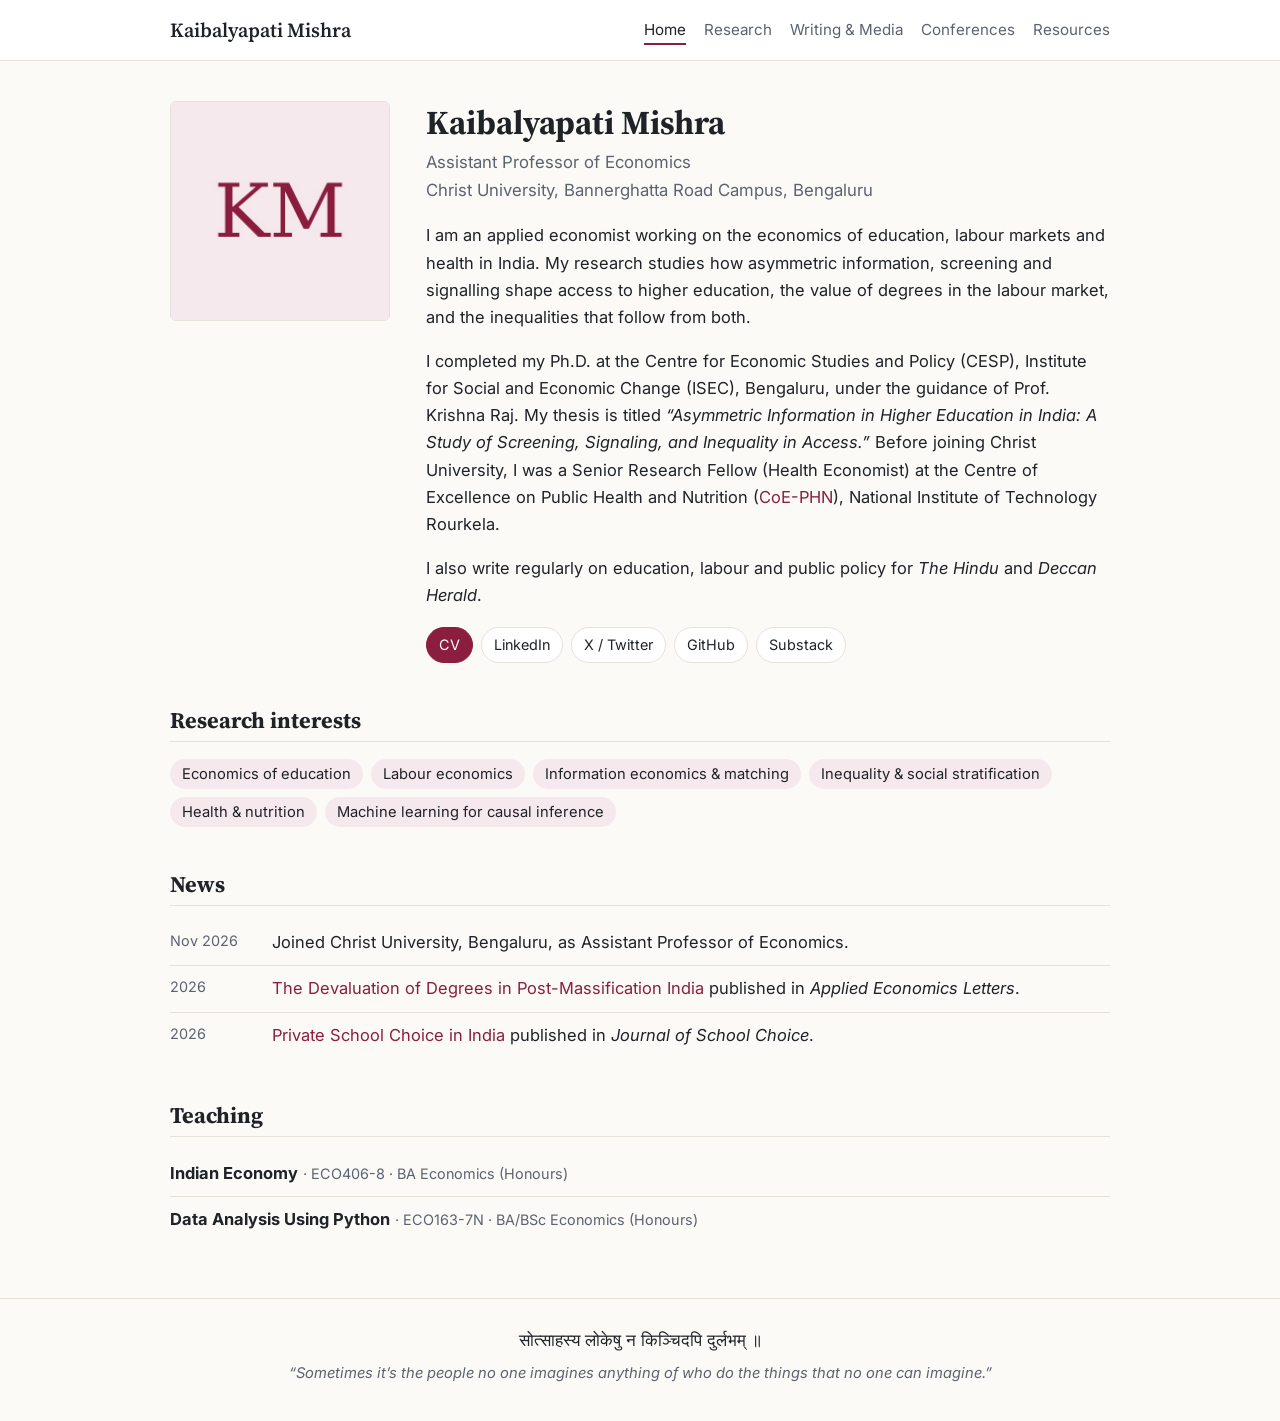
==== index.html @ f9605ee4 "Add files via upload" ====
<!doctype html>
<html lang="en">
<head>
<meta charset="utf-8">
<meta name="viewport" content="width=device-width, initial-scale=1">
<title>Kaibalyapati Mishra</title>
<meta name="description" content="Kaibalyapati Mishra, Assistant Professor of Economics at Christ University, Bengaluru. Research on higher education, labour markets, inequality and health in India.">
<meta property="og:title" content="Kaibalyapati Mishra">
<meta property="og:type" content="website">
<link rel="preconnect" href="https://fonts.googleapis.com">
<link href="https://fonts.googleapis.com/css2?family=Inter:wght@400;600&family=Source+Serif+4:wght@400;600&display=swap" rel="stylesheet">
<link rel="stylesheet" href="assets/style.css">
</head>
<body>
<header class="site-header">
  <nav class="nav">
    <a class="brand" href="index.html">Kaibalyapati Mishra</a>
    <ul>
      <li><a class="active" href="index.html">Home</a></li>
      <li><a href="research.html">Research</a></li>
      <li><a href="writing.html">Writing &amp; Media</a></li>
      <li><a href="conferences.html">Conferences</a></li>
      <li><a href="resources.html">Resources</a></li>
    </ul>
  </nav>
</header>

<main>
  <section class="hero">
    <img src="assets/photo.jpg" alt="Portrait of Kaibalyapati Mishra">
    <div>
      <h1>Kaibalyapati Mishra</h1>
      <p class="role">Assistant Professor of Economics<br>Christ University, Bannerghatta Road Campus, Bengaluru</p>
      <p>I am an applied economist working on the economics of education, labour markets and health in India. My research studies how asymmetric information, screening and signalling shape access to higher education, the value of degrees in the labour market, and the inequalities that follow from both.</p>
      <p>I completed my Ph.D. at the Centre for Economic Studies and Policy (CESP), Institute for Social and Economic Change (ISEC), Bengaluru, under the guidance of Prof. Krishna Raj. My thesis is titled <em>“Asymmetric Information in Higher Education in India: A Study of Screening, Signaling, and Inequality in Access.”</em> Before joining Christ University, I was a Senior Research Fellow (Health Economist) at the Centre of Excellence on Public Health and Nutrition (<a href="https://www.nitrkl.ac.in/Academic/CEPH/">CoE-PHN</a>), National Institute of Technology Rourkela.</p>
      <p>I also write regularly on education, labour and public policy for <em>The Hindu</em> and <em>Deccan Herald</em>.</p>
      <ul class="links">
        <li><a class="primary" href="https://drive.google.com/file/d/1uXjI1Cv7D4rfDfc7b0A8PQrJXr_XO5Pw/view?usp=sharing">CV</a></li>
        <li><a href="https://www.linkedin.com/in/kaibalyapati-mishra-6693a3144/">LinkedIn</a></li>
        <li><a href="https://twitter.com/KaibalyapatiMi2">X / Twitter</a></li>
        <li><a href="https://github.com/Kpmishra1998">GitHub</a></li>
        <li><a href="https://substack.com/@kaibalyapatimishra146151">Substack</a></li>
      </ul>
    </div>
  </section>

  <h2>Research interests</h2>
  <ul class="tags">
    <li>Economics of education</li>
    <li>Labour economics</li>
    <li>Information economics &amp; matching</li>
    <li>Inequality &amp; social stratification</li>
    <li>Health &amp; nutrition</li>
    <li>Machine learning for causal inference</li>
  </ul>

  <h2>News</h2>
  <ul class="plain news">
    <li><span class="date">Nov 2026</span><span>Joined Christ University, Bengaluru, as Assistant Professor of Economics.</span></li>
    <li><span class="date">2026</span><span><a href="https://doi.org/10.1080/13504851.2026.2712575">The Devaluation of Degrees in Post-Massification India</a> published in <em>Applied Economics Letters</em>.</span></li>
    <li><span class="date">2026</span><span><a href="https://www.tandfonline.com/eprint/3BTAAGYCNPXPQIVIQZNM/full?target=10.1080/15582159.2026.2664288">Private School Choice in India</a> published in <em>Journal of School Choice</em>.</span></li>
  </ul>

  <h2>Teaching</h2>
  <ul class="plain">
    <li><strong>Indian Economy</strong> <span class="meta">· ECO406-8 · BA Economics (Honours)</span></li>
    <li><strong>Data Analysis Using Python</strong> <span class="meta">· ECO163-7N · BA/BSc Economics (Honours)</span></li>
  </ul>
</main>

<footer>
  <div class="sanskrit">सोत्साहस्य लोकेषु न किञ्चिदपि दुर्लभम् ॥</div>
  <em><a href="https://www.amyreesanderson.com/blog/sometimes-its-the-people-no-one-imagines-anything-of-who-do-the-things-that-no-one-can-imagine/">“Sometimes it’s the people no one imagines anything of who do the things that no one can imagine.”</a></em>
</footer>
</body>
</html>
---- assets/style.css ----
:root {
  --bg: #fbfaf7;
  --surface: #ffffff;
  --text: #1f2328;
  --muted: #5c6370;
  --accent: #8b1e3f;
  --accent-soft: #f6e9ed;
  --rule: #e6e2da;
  --serif: "Source Serif 4", Georgia, "Times New Roman", serif;
  --sans: "Inter", Arial, Helvetica, sans-serif;
}
@media (prefers-color-scheme: dark) {
  :root {
    --bg: #15171a;
    --surface: #1c1f23;
    --text: #e7e5e0;
    --muted: #a3a8b0;
    --accent: #e0849f;
    --accent-soft: #2b1f24;
    --rule: #2e3237;
  }
}
* { box-sizing: border-box; }
html { scroll-behavior: smooth; }
body {
  margin: 0;
  background: var(--bg);
  color: var(--text);
  font-family: var(--sans);
  font-size: 16.5px;
  line-height: 1.65;
}
a { color: var(--accent); text-decoration: none; }
a:hover { text-decoration: underline; }

/* Header */
.site-header {
  border-bottom: 1px solid var(--rule);
  background: var(--surface);
  position: sticky; top: 0; z-index: 10;
}
.nav {
  max-width: 980px; margin: 0 auto; padding: 0 20px;
  display: flex; align-items: center; justify-content: space-between;
  min-height: 60px; gap: 16px; flex-wrap: wrap;
}
.brand { font-family: var(--serif); font-size: 1.25rem; font-weight: 600; color: var(--text); }
.brand:hover { text-decoration: none; }
.nav ul { list-style: none; display: flex; flex-wrap: wrap; gap: 4px 18px; margin: 0; padding: 8px 0; }
.nav ul a { color: var(--muted); font-size: 0.95rem; padding: 4px 0; border-bottom: 2px solid transparent; }
.nav ul a:hover { color: var(--text); text-decoration: none; }
.nav ul a.active { color: var(--text); border-bottom-color: var(--accent); }

/* Layout */
main { max-width: 980px; margin: 0 auto; padding: 40px 20px 56px; }
h1, h2, h3 { font-family: var(--serif); line-height: 1.25; }
h1 { font-size: 2.1rem; margin: 0 0 6px; }
h2 {
  font-size: 1.4rem; margin: 44px 0 14px; padding-bottom: 6px;
  border-bottom: 1px solid var(--rule);
}
h3 { font-size: 1.1rem; margin: 26px 0 8px; color: var(--muted); font-family: var(--sans); font-weight: 600; letter-spacing: 0.02em; }
.page-title { margin-bottom: 8px; }
.lede { color: var(--muted); margin-top: 0; }

/* Hero */
.hero { display: grid; grid-template-columns: 220px 1fr; gap: 36px; align-items: start; }
.hero img {
  width: 220px; height: 220px; object-fit: cover; border-radius: 6px;
  border: 1px solid var(--rule); background: var(--accent-soft);
}
.role { font-size: 1.05rem; color: var(--muted); margin: 0 0 18px; }
.links { display: flex; flex-wrap: wrap; gap: 8px; margin: 18px 0 0; padding: 0; list-style: none; }
.links a {
  display: inline-block; padding: 5px 12px; border: 1px solid var(--rule);
  border-radius: 999px; font-size: 0.9rem; color: var(--text); background: var(--surface);
}
.links a:hover { border-color: var(--accent); color: var(--accent); text-decoration: none; }
.links a.primary { background: var(--accent); border-color: var(--accent); color: #fff; }
@media (prefers-color-scheme: dark) { .links a.primary { color: #15171a; } }

/* Lists */
.pubs { padding-left: 1.3em; margin: 0; }
.pubs li { margin-bottom: 14px; }
.pubs .title { font-weight: 600; }
.venue { font-style: italic; }
.status {
  display: inline-block; font-size: 0.78rem; padding: 1px 8px; border-radius: 4px;
  background: var(--accent-soft); color: var(--accent); margin-left: 4px; max-width: 100%;
}
.coauth { color: var(--muted); }
details { margin-top: 6px; }
details summary { cursor: pointer; color: var(--muted); font-size: 0.9rem; }
details p { font-size: 0.95rem; color: var(--muted); margin: 8px 0 0; }
.plain { list-style: none; padding: 0; margin: 0; }
.plain li { padding: 9px 0; border-bottom: 1px solid var(--rule); }
.plain li:last-child { border-bottom: 0; }
.meta { color: var(--muted); font-size: 0.9rem; }
.tags { display: flex; flex-wrap: wrap; gap: 8px; list-style: none; padding: 0; }
.tags li { background: var(--accent-soft); color: var(--text); padding: 3px 12px; border-radius: 999px; font-size: 0.92rem; }
.news li { display: grid; grid-template-columns: 90px 1fr; gap: 12px; }
.news .date { color: var(--muted); font-size: 0.9rem; }
.video { position: relative; padding-top: 56.25%; margin-top: 10px; }
.video iframe { position: absolute; inset: 0; width: 100%; height: 100%; border: 0; border-radius: 6px; }

/* Footer */
footer {
  border-top: 1px solid var(--rule); text-align: center; padding: 28px 20px 36px;
  color: var(--muted); font-size: 0.92rem;
}
footer .sanskrit { font-size: 1.05rem; color: var(--text); margin-bottom: 6px; }
footer em a { color: var(--muted); }

@media (max-width: 720px) {
  .hero { grid-template-columns: 1fr; gap: 20px; }
  .hero img { width: 160px; height: 160px; }
  h1 { font-size: 1.75rem; }
  .news li { grid-template-columns: 1fr; gap: 0; }
}
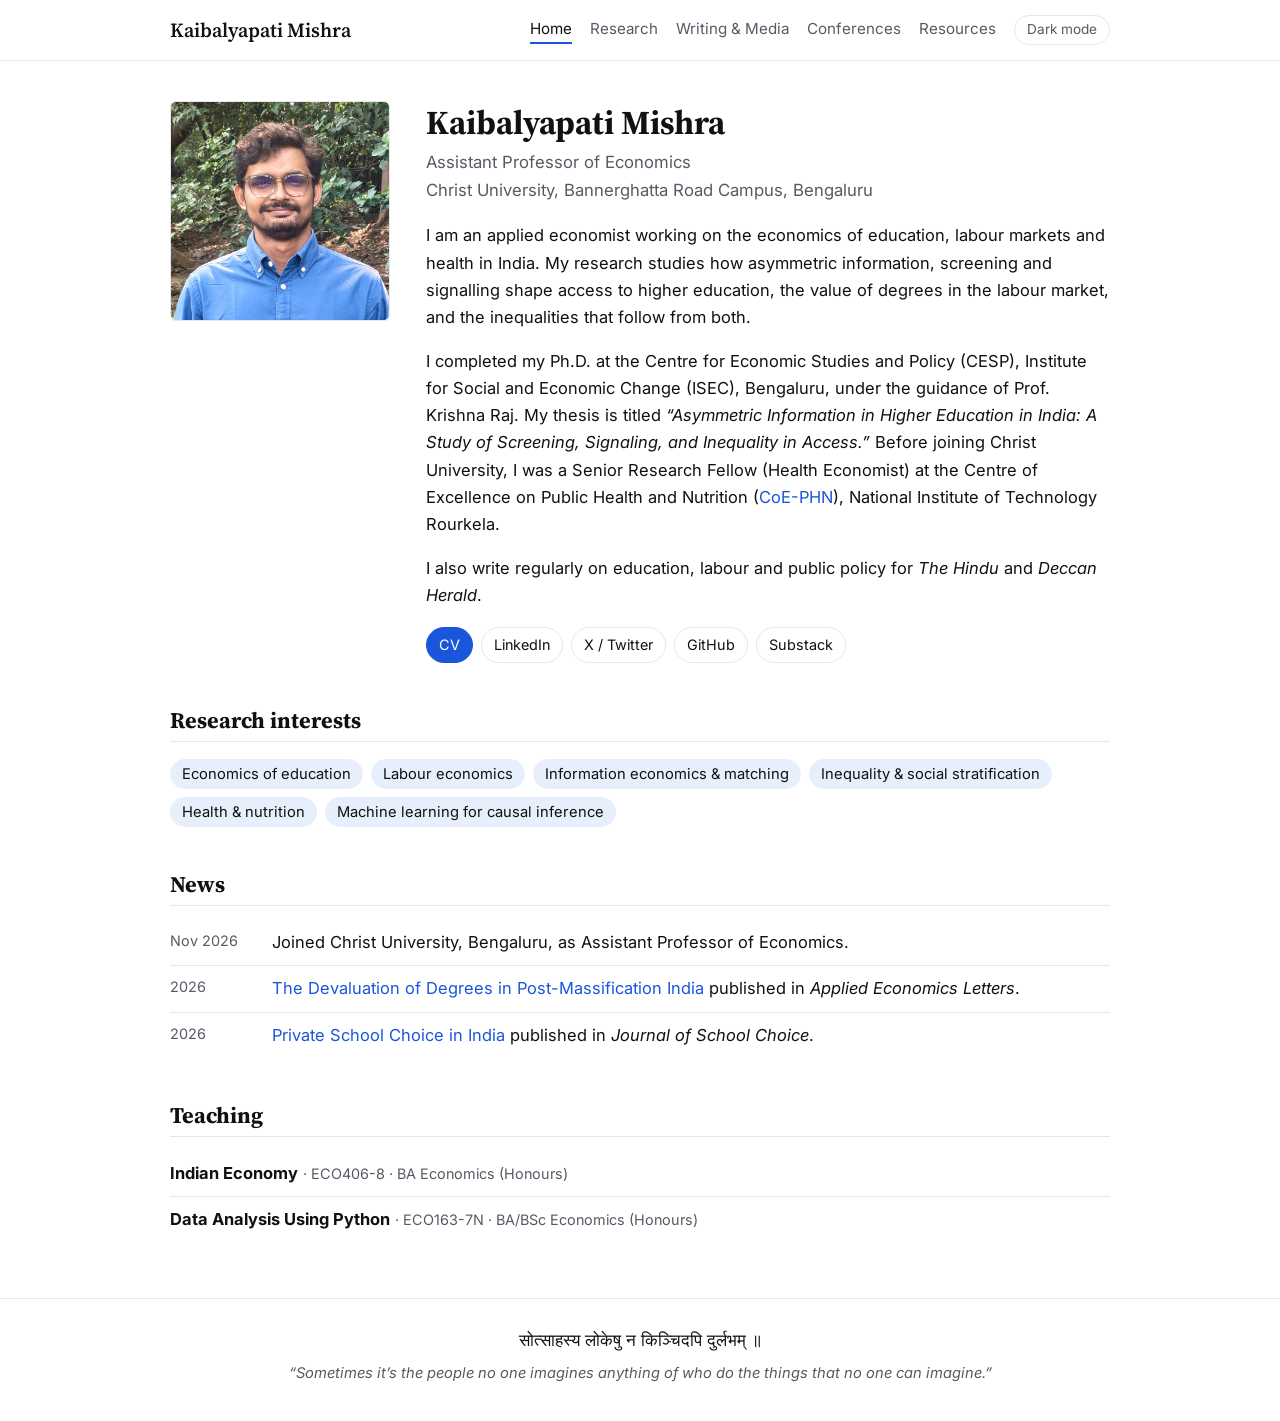
==== commit 3bc0038d: "White theme with blue accent and dark-mode toggle Co-Authored-By: Claude Opus 5.5 <noreply@anthropic" ====
--- a/index.html
+++ b/index.html
@@ -10,6 +10,8 @@
 <link rel="preconnect" href="https://fonts.googleapis.com">
 <link href="https://fonts.googleapis.com/css2?family=Inter:wght@400;600&family=Source+Serif+4:wght@400;600&display=swap" rel="stylesheet">
 <link rel="stylesheet" href="assets/style.css">
+<script>try{if(localStorage.getItem("theme")==="dark")document.documentElement.setAttribute("data-theme","dark");}catch(e){}</script>
+
 </head>
 <body>
 <header class="site-header">
@@ -21,6 +23,7 @@
       <li><a href="writing.html">Writing &amp; Media</a></li>
       <li><a href="conferences.html">Conferences</a></li>
       <li><a href="resources.html">Resources</a></li>
+      <li><button class="theme-toggle" type="button" onclick="toggleTheme()" aria-label="Switch colour theme">Dark mode</button></li>
     </ul>
   </nav>
 </header>
@@ -72,5 +75,10 @@
   <div class="sanskrit">सोत्साहस्य लोकेषु न किञ्चिदपि दुर्लभम् ॥</div>
   <em><a href="https://www.amyreesanderson.com/blog/sometimes-its-the-people-no-one-imagines-anything-of-who-do-the-things-that-no-one-can-imagine/">“Sometimes it’s the people no one imagines anything of who do the things that no one can imagine.”</a></em>
 </footer>
+<script>
+function setLabel(){var b=document.querySelector('.theme-toggle');if(b)b.textContent=document.documentElement.getAttribute('data-theme')==='dark'?'Light mode':'Dark mode';}
+function toggleTheme(){var d=document.documentElement.getAttribute('data-theme')==='dark';if(d)document.documentElement.removeAttribute('data-theme');else document.documentElement.setAttribute('data-theme','dark');try{localStorage.setItem('theme',d?'light':'dark');}catch(e){}setLabel();}
+setLabel();
+</script>
 </body>
 </html>
--- a/assets/style.css
+++ b/assets/style.css
@@ -1,24 +1,22 @@
 :root {
-  --bg: #fbfaf7;
+  --bg: #ffffff;
   --surface: #ffffff;
-  --text: #1f2328;
-  --muted: #5c6370;
-  --accent: #8b1e3f;
-  --accent-soft: #f6e9ed;
-  --rule: #e6e2da;
+  --text: #111111;
+  --muted: #555b65;
+  --accent: #1a56db;
+  --accent-soft: #e8effc;
+  --rule: #e5e7eb;
   --serif: "Source Serif 4", Georgia, "Times New Roman", serif;
   --sans: "Inter", Arial, Helvetica, sans-serif;
 }
-@media (prefers-color-scheme: dark) {
-  :root {
-    --bg: #15171a;
-    --surface: #1c1f23;
-    --text: #e7e5e0;
-    --muted: #a3a8b0;
-    --accent: #e0849f;
-    --accent-soft: #2b1f24;
-    --rule: #2e3237;
-  }
+:root[data-theme="dark"] {
+  --bg: #15171a;
+  --surface: #1c1f23;
+  --text: #e7e5e0;
+  --muted: #a3a8b0;
+  --accent: #7aa7ff;
+  --accent-soft: #1d2638;
+  --rule: #2e3237;
 }
 * { box-sizing: border-box; }
 html { scroll-behavior: smooth; }
@@ -77,7 +75,7 @@
 }
 .links a:hover { border-color: var(--accent); color: var(--accent); text-decoration: none; }
 .links a.primary { background: var(--accent); border-color: var(--accent); color: #fff; }
-@media (prefers-color-scheme: dark) { .links a.primary { color: #15171a; } }
+:root[data-theme="dark"] .links a.primary { color: #15171a; }
 
 /* Lists */
 .pubs { padding-left: 1.3em; margin: 0; }
@@ -117,3 +115,11 @@
   h1 { font-size: 1.75rem; }
   .news li { grid-template-columns: 1fr; gap: 0; }
 }
+
+/* Theme toggle */
+.theme-toggle {
+  background: none; border: 1px solid var(--rule); border-radius: 999px;
+  color: var(--muted); cursor: pointer; font: inherit; font-size: 0.85rem;
+  padding: 3px 12px; line-height: 1.6;
+}
+.theme-toggle:hover { color: var(--text); border-color: var(--accent); }
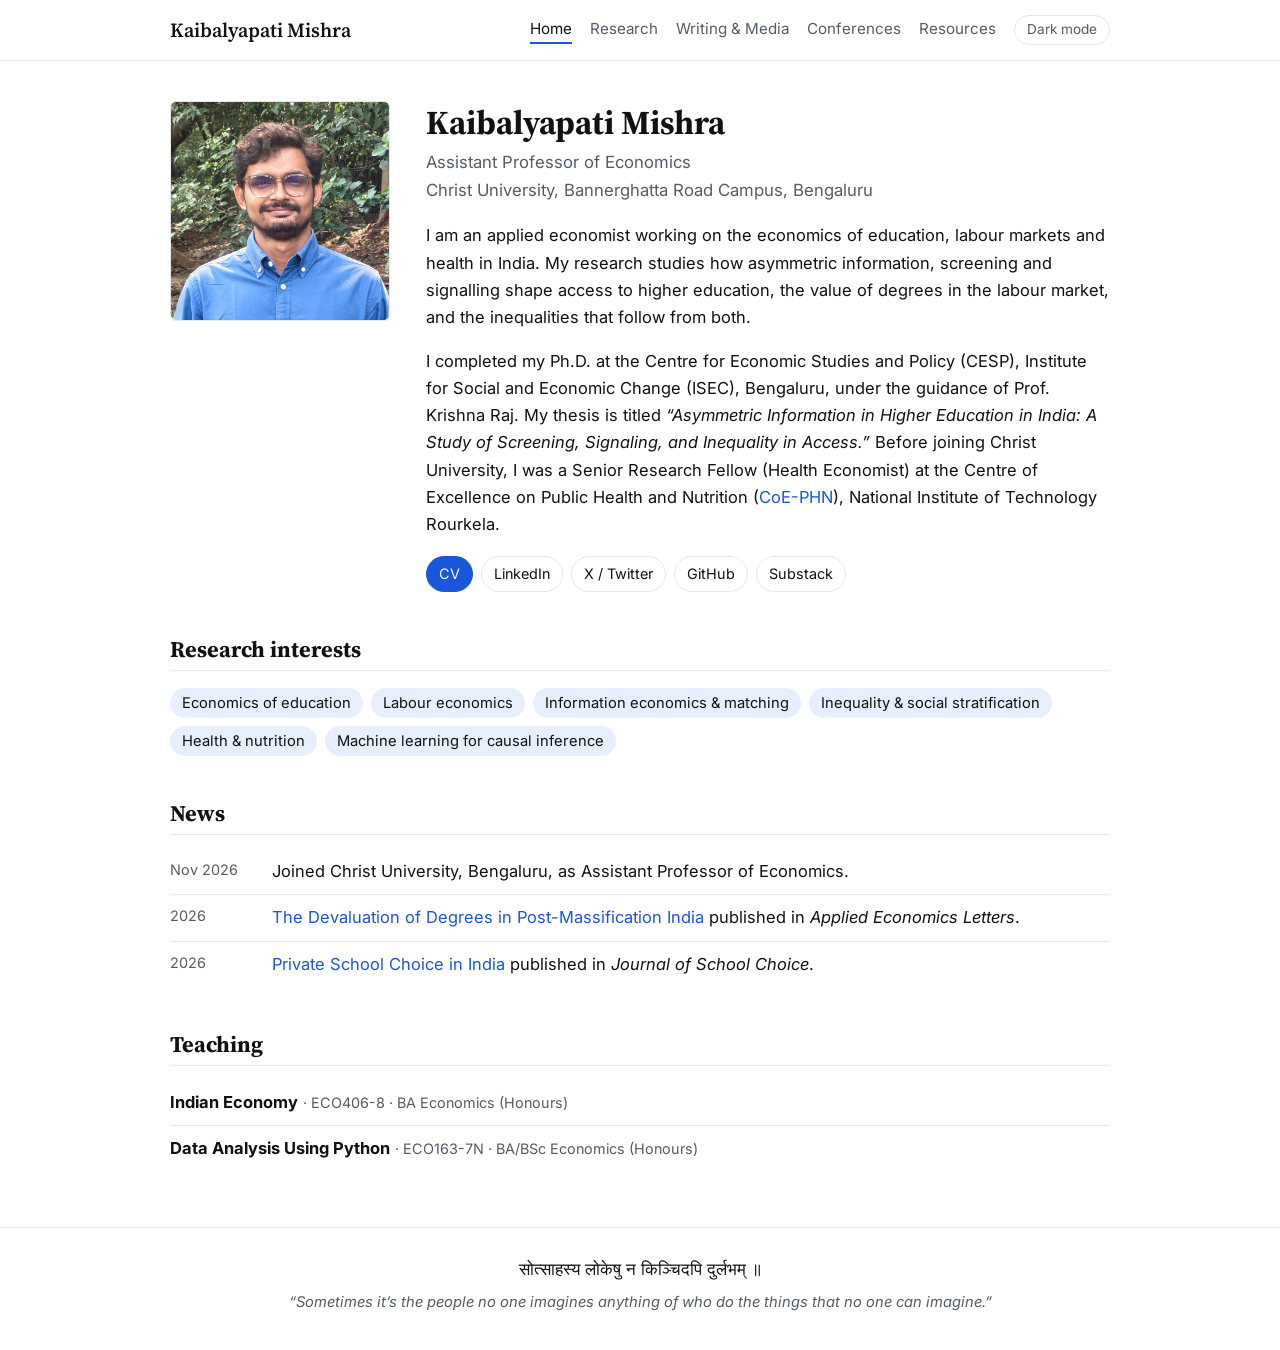
==== commit 234d6fdd: "Remove op-ed line from home bio Co-Authored-By: Claude Opus 5.5 <noreply@anthropic.com> Claude-Sessi" ====
--- a/index.html
+++ b/index.html
@@ -36,7 +36,6 @@
       <p class="role">Assistant Professor of Economics<br>Christ University, Bannerghatta Road Campus, Bengaluru</p>
       <p>I am an applied economist working on the economics of education, labour markets and health in India. My research studies how asymmetric information, screening and signalling shape access to higher education, the value of degrees in the labour market, and the inequalities that follow from both.</p>
       <p>I completed my Ph.D. at the Centre for Economic Studies and Policy (CESP), Institute for Social and Economic Change (ISEC), Bengaluru, under the guidance of Prof. Krishna Raj. My thesis is titled <em>“Asymmetric Information in Higher Education in India: A Study of Screening, Signaling, and Inequality in Access.”</em> Before joining Christ University, I was a Senior Research Fellow (Health Economist) at the Centre of Excellence on Public Health and Nutrition (<a href="https://www.nitrkl.ac.in/Academic/CEPH/">CoE-PHN</a>), National Institute of Technology Rourkela.</p>
-      <p>I also write regularly on education, labour and public policy for <em>The Hindu</em> and <em>Deccan Herald</em>.</p>
       <ul class="links">
         <li><a class="primary" href="https://drive.google.com/file/d/1uXjI1Cv7D4rfDfc7b0A8PQrJXr_XO5Pw/view?usp=sharing">CV</a></li>
         <li><a href="https://www.linkedin.com/in/kaibalyapati-mishra-6693a3144/">LinkedIn</a></li>
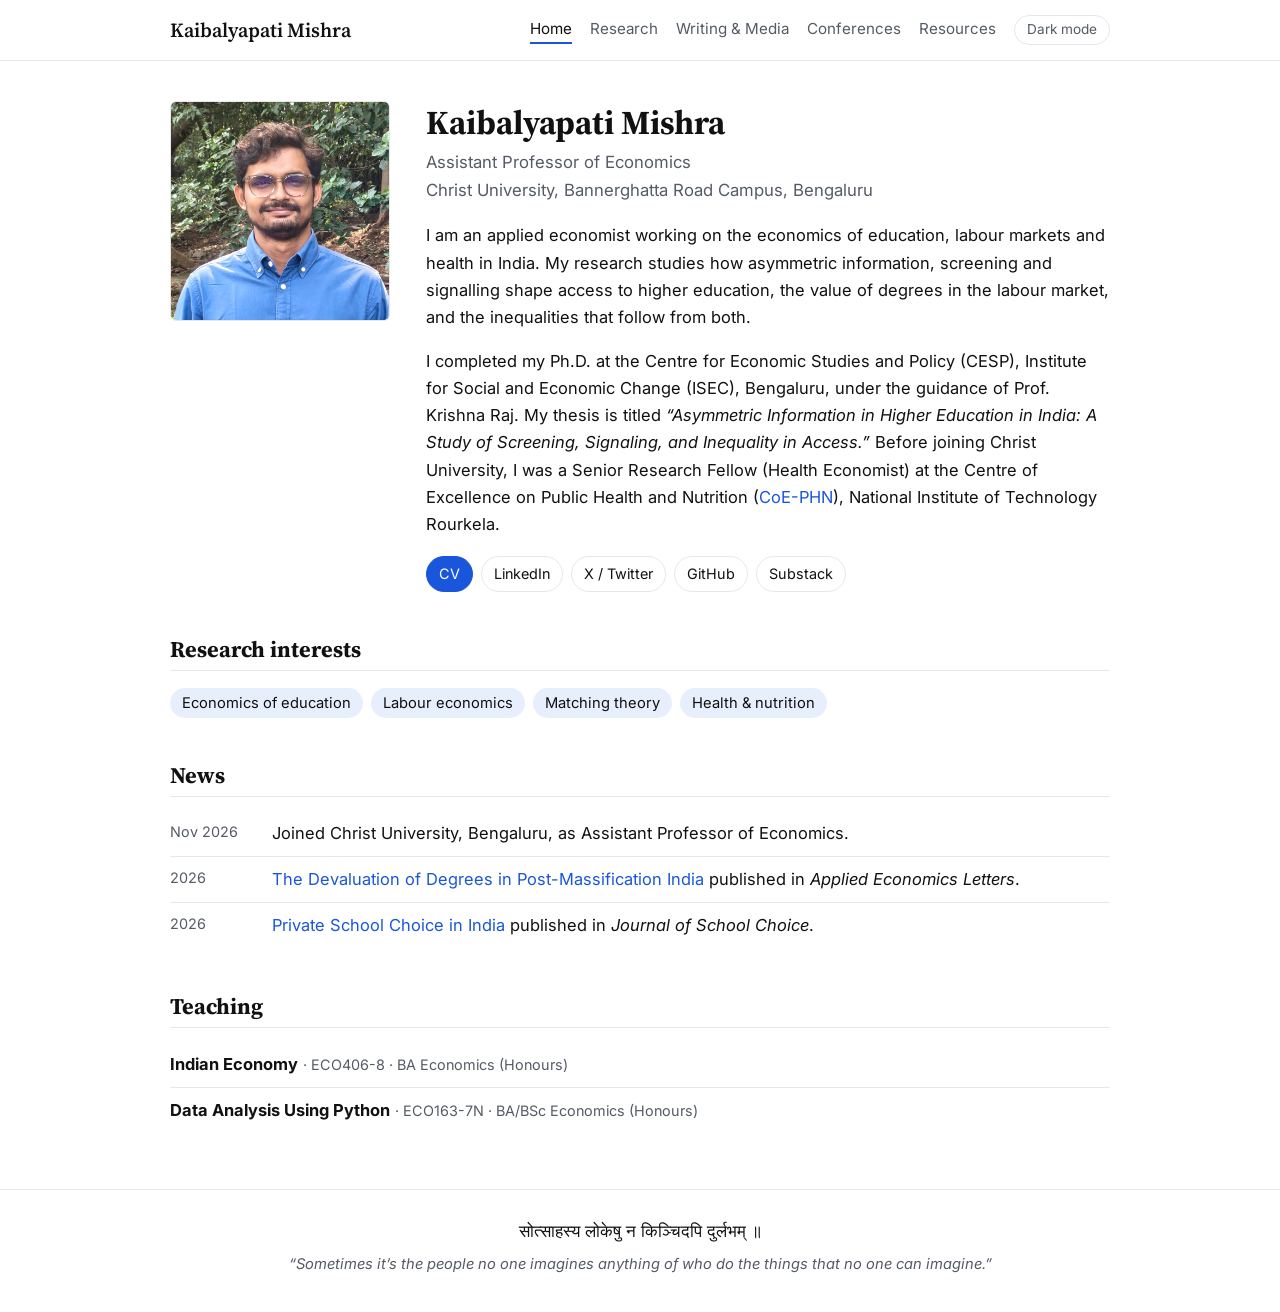
==== commit 761da301: "Trim research interests Co-Authored-By: Claude Opus 5.5 <noreply@anthropic.com> Claude-Session: http" ====
--- a/index.html
+++ b/index.html
@@ -38,8 +38,8 @@
       <p>I completed my Ph.D. at the Centre for Economic Studies and Policy (CESP), Institute for Social and Economic Change (ISEC), Bengaluru, under the guidance of Prof. Krishna Raj. My thesis is titled <em>“Asymmetric Information in Higher Education in India: A Study of Screening, Signaling, and Inequality in Access.”</em> Before joining Christ University, I was a Senior Research Fellow (Health Economist) at the Centre of Excellence on Public Health and Nutrition (<a href="https://www.nitrkl.ac.in/Academic/CEPH/">CoE-PHN</a>), National Institute of Technology Rourkela.</p>
       <ul class="links">
         <li><a class="primary" href="https://drive.google.com/file/d/1uXjI1Cv7D4rfDfc7b0A8PQrJXr_XO5Pw/view?usp=sharing">CV</a></li>
-        <li><a href="https://www.linkedin.com/in/kaibalyapati-mishra-6693a3144/">LinkedIn</a></li>
-        <li><a href="https://twitter.com/KaibalyapatiMi2">X / Twitter</a></li>
+        <li><a href="https://www.linkedin.com/in/kaibalyapati-mishra-%E0%AC%95%E0%AD%88%E0%AC%AC%E0%AC%B2%E0%AD%8D%E0%AD%9F%E0%AC%AA%E0%AC%A4%E0%AC%BF-%E0%AC%AE%E0%AC%BF%E0%AC%B6%E0%AD%8D%E0%AC%B0-6693a3144/">LinkedIn</a></li>
+        <li><a href="https://x.com/econ_kaibalya">X / Twitter</a></li>
         <li><a href="https://github.com/Kpmishra1998">GitHub</a></li>
         <li><a href="https://substack.com/@kaibalyapatimishra146151">Substack</a></li>
       </ul>
@@ -50,10 +50,8 @@
   <ul class="tags">
     <li>Economics of education</li>
     <li>Labour economics</li>
-    <li>Information economics &amp; matching</li>
-    <li>Inequality &amp; social stratification</li>
+    <li>Matching theory</li>
     <li>Health &amp; nutrition</li>
-    <li>Machine learning for causal inference</li>
   </ul>
 
   <h2>News</h2>
